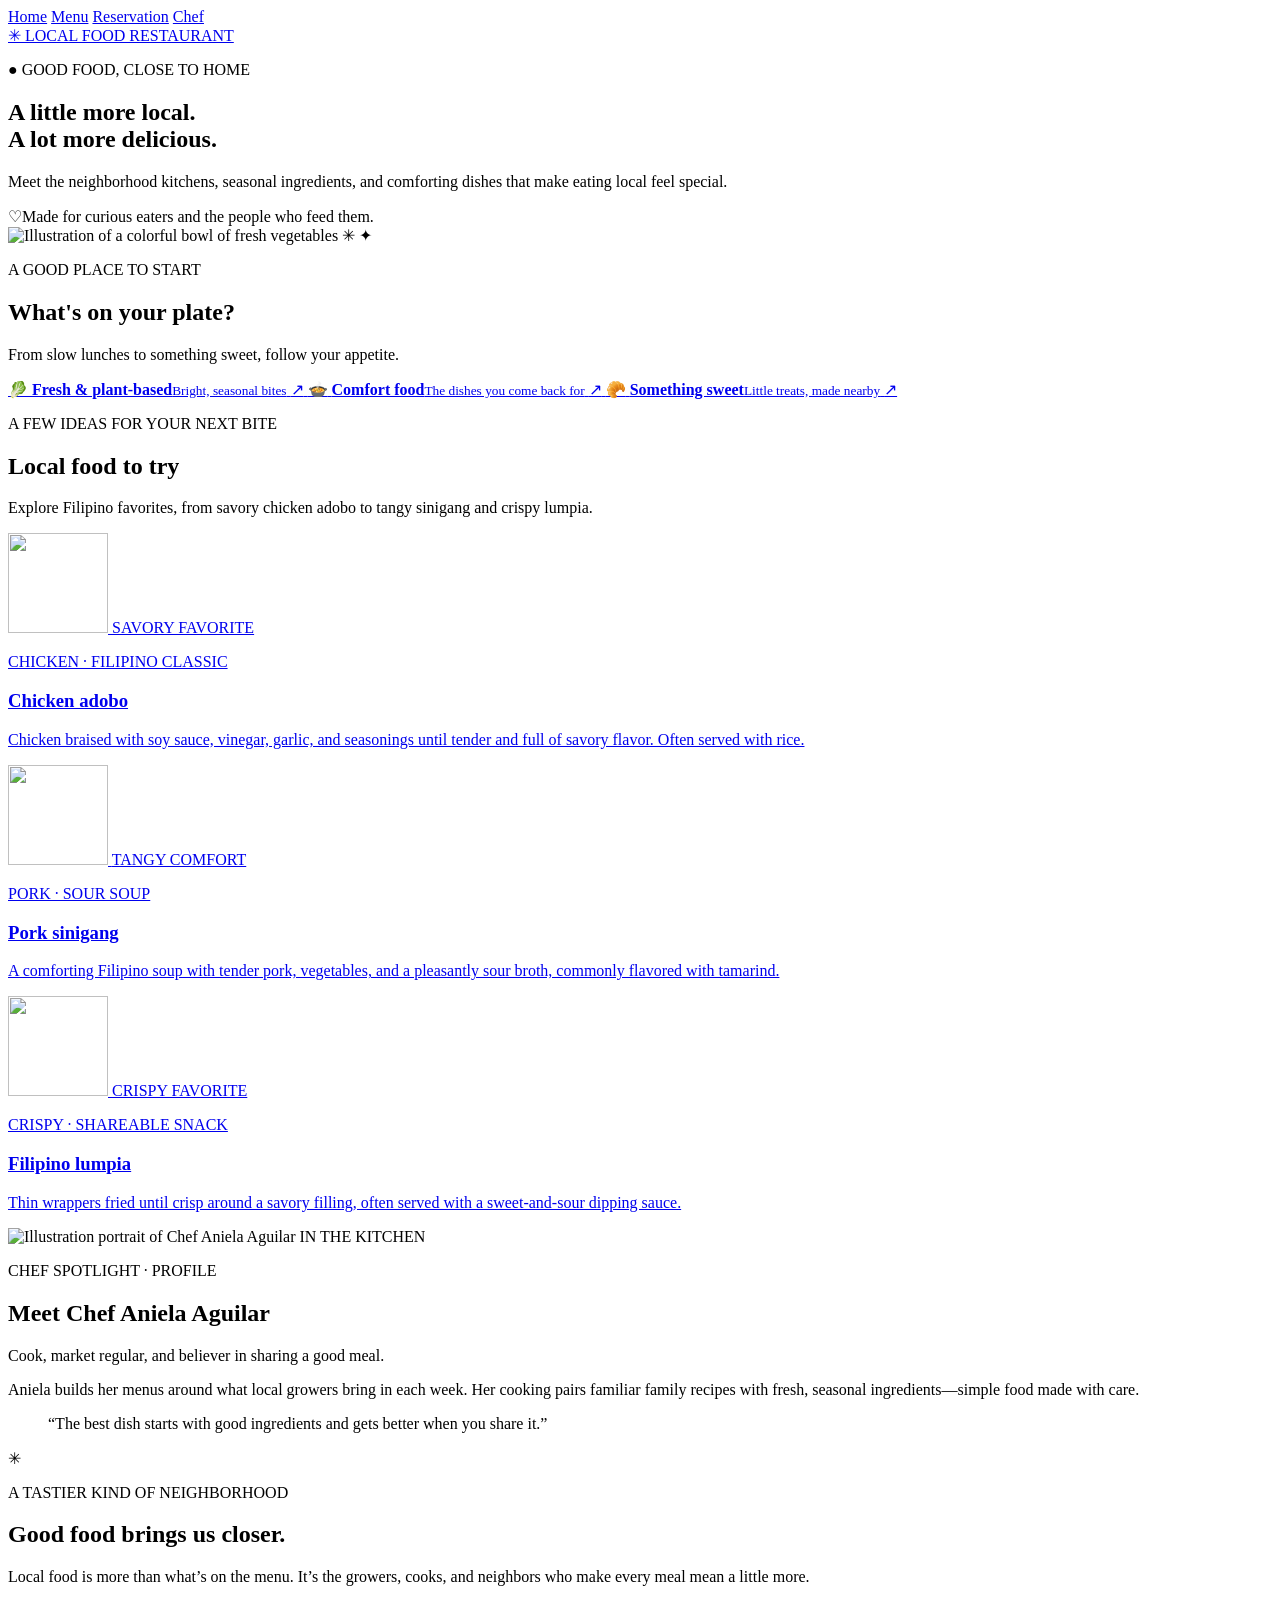
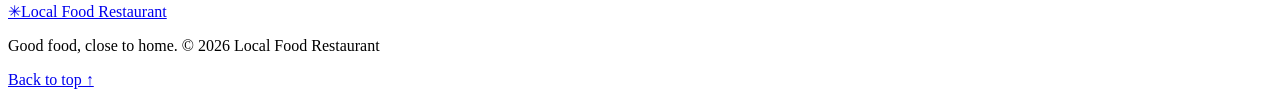
==== index.html @ c851ced8 "Add files via upload" ====
<!DOCTYPE html>
<html lang="en">
<head>
    <meta charset="UTF-8">
    <meta name="viewport" content="width=device-width, initial-scale=1">
    <meta name="description" content="Discover local dishes, neighborhood restaurants, and the people behind good food.">
    <meta name="theme-color" content="#f8f6f0">
    <title>Taste Local | Food from around the neighborhood</title>
    <link rel="stylesheet" href="css/style.css">
    <script src="script.js" defer></script>
</head>
<body>
    <header class="site-header">
        
        <nav class="site-nav" aria-label="Main navigation">
            <a href="#home" class="active">Home</a>
            <a href="menu.html">Menu</a>
            <a href="reservation1.html">Reservation</a>
            <a href="#chef">Chef</a>
        </nav>

        <a class="brand" href="#home" aria-label="Taste Local home">
            <span class="brand-mark" aria-hidden="true">✳</span>
            <span>LOCAL FOOD RESTAURANT</span>
        </a>
        
    </header>

    <main>
        <section class="hero" id="home">
            <div class="hero-copy">
                <p class="eyebrow"><span aria-hidden="true">●</span> GOOD FOOD, CLOSE TO HOME</p>
                <h1>A little more local.<br><span>A lot more delicious.</span></h1>
                <p class="hero-description">Meet the neighborhood kitchens, seasonal ingredients, and comforting dishes that make eating local feel special.</p>
                <div class="hero-note"><span class="note-icon" aria-hidden="true">♡</span><span>Made for curious eaters and the people who feed them.</span></div>
            </div>
            <div class="hero-art">
                <div class="sun-shape"></div>
                <img class="food-bowl-image" src="images/Local_Food_R_Logo.jpg" alt="Illustration of a colorful bowl of fresh vegetables" width="150" height="150">
                <span class="art-sparkle sparkle-one" aria-hidden="true">✳</span>
                <span class="art-sparkle sparkle-two" aria-hidden="true">✦</span>
            </div>
        </section>

        <section class="discover section-wrap" id="discover">
            <div class="section-heading">
                <div>
                    <p class="eyebrow">A GOOD PLACE TO START</p>
                    <h2>What's on your plate?</h2>
                </div>
                <p>From slow lunches to something sweet, follow your appetite.</p>
            </div>
            <div class="food-categories">
                <a class="category-card category-green" href="#recommendations" data-category-link="plant-based">
                    <span class="category-icon" aria-hidden="true">🥬</span>
                    <span><strong>Fresh &amp; plant-based</strong><small>Bright, seasonal bites</small></span>
                    <span class="category-arrow" aria-hidden="true">↗</span>
                </a>
                <a class="category-card category-yellow" href="#recommendations" data-category-link="comfort">
                    <span class="category-icon" aria-hidden="true">🍲</span>
                    <span><strong>Comfort food</strong><small>The dishes you come back for</small></span>
                    <span class="category-arrow" aria-hidden="true">↗</span>
                </a>
                <a class="category-card category-pink" href="#recommendations" data-category-link="bakery">
                    <span class="category-icon" aria-hidden="true">🥐</span>
                    <span><strong>Something sweet</strong><small>Little treats, made nearby</small></span>
                    <span class="category-arrow" aria-hidden="true">↗</span>
                </a>
            </div>
            <div class="recommendations" id="recommendations">
                <div class="recommendations-heading">
                    <div>
                        <p class="eyebrow">A FEW IDEAS FOR YOUR NEXT BITE</p>
                        <h2>Local food to try</h2>
                    </div>
                    <p>Explore Filipino favorites, from savory chicken adobo to tangy sinigang and crispy lumpia.</p>
                </div>
                <div class="recommendation-grid">
                    <article class="recommendation-card">
                        <a href="menu.html#manok">
                        <div class="recommendation-art recommendation-art-green" aria-hidden="true">
                            <img src="images/Chicken_Adobo.jpg" alt="" width="100" height="100">
                            <span class="recommendation-tag">SAVORY FAVORITE</span>
                        </div>
                        <div class="recommendation-copy">
                            <p class="recommendation-type">CHICKEN · FILIPINO CLASSIC</p>
                            <h3>Chicken adobo</h3>
                            <p>Chicken braised with soy sauce, vinegar, garlic, and seasonings until tender and full of savory flavor. Often served with rice.</p>
                        </div>
                        </a>
                    </article>
                    <article class="recommendation-card">
                        <a href="menu.html">
                        <div class="recommendation-art recommendation-art-orange" aria-hidden="true">
                            <img src="images/Pork_Sinigang.jpg" alt="" width="100" height="100">
                            <span class="recommendation-tag">TANGY COMFORT</span>
                        </div>
                        <div class="recommendation-copy">
                            <p class="recommendation-type">PORK · SOUR SOUP</p>
                            <h3>Pork sinigang</h3>
                            <p>A comforting Filipino soup with tender pork, vegetables, and a pleasantly sour broth, commonly flavored with tamarind.</p>
                        </div>
                        </a>
                    </article>
                    <article class="recommendation-card">
                        <a href="menu.html">
                        <div class="recommendation-art recommendation-art-pink" aria-hidden="true">
                            <img src="images/Lumpia.jpg" alt="" width="100" height="100">
                            <span class="recommendation-tag">CRISPY FAVORITE</span>
                        </div>
                        <div class="recommendation-copy">
                            <p class="recommendation-type">CRISPY · SHAREABLE SNACK</p>
                            <h3>Filipino lumpia</h3>
                            <p>Thin wrappers fried until crisp around a savory filling, often served with a sweet-and-sour dipping sauce.</p>
                        </div>
                        </a>
                    </article>
                </div>
            </div>
        </section>

        <section class="chef-spotlight" id="chef">
            <div class="chef-photo-wrap">
                <img class="chef-photo" src="images/Chef-portrait.jpg" alt="Illustration portrait of Chef Aniela Aguilar" alt="" width="100" height="120">
                <span class="chef-photo-label">IN THE KITCHEN</span>
            </div>
            <div class="chef-profile">
                <p class="eyebrow">CHEF SPOTLIGHT · PROFILE</p>
                <h2>Meet Chef Aniela Aguilar</h2>
                <p class="chef-role">Cook, market regular, and believer in sharing a good meal.</p>
                <p class="chef-bio">Aniela builds her menus around what local growers bring in each week. Her cooking pairs familiar family recipes with fresh, seasonal ingredients—simple food made with care.</p>
                <blockquote>“The best dish starts with good ingredients and gets better when you share it.”</blockquote>
            </div>
        </section>

        <section class="about" id="about">
            <div class="about-mark" aria-hidden="true">✳</div>
            <div>
                <p class="eyebrow">A TASTIER KIND OF NEIGHBORHOOD</p>
                <h2>Good food brings us closer.</h2>
                <p>Local food is more than what’s on the menu. It’s the growers, cooks, and neighbors who make every meal mean a little more.</p>
            </div>
        </section>
    </main>

    <footer class="site-footer">
        <a class="brand" href="#home"><span class="brand-mark" aria-hidden="true">✳</span><span>Local Food Restaurant</span></a>
        <p>Good food, close to home. <span>© <span id="current-year">2026</span> Local Food Restaurant</span></p>
        <a href="#home">Back to top ↑</a>
    </footer>
</body>
</html>
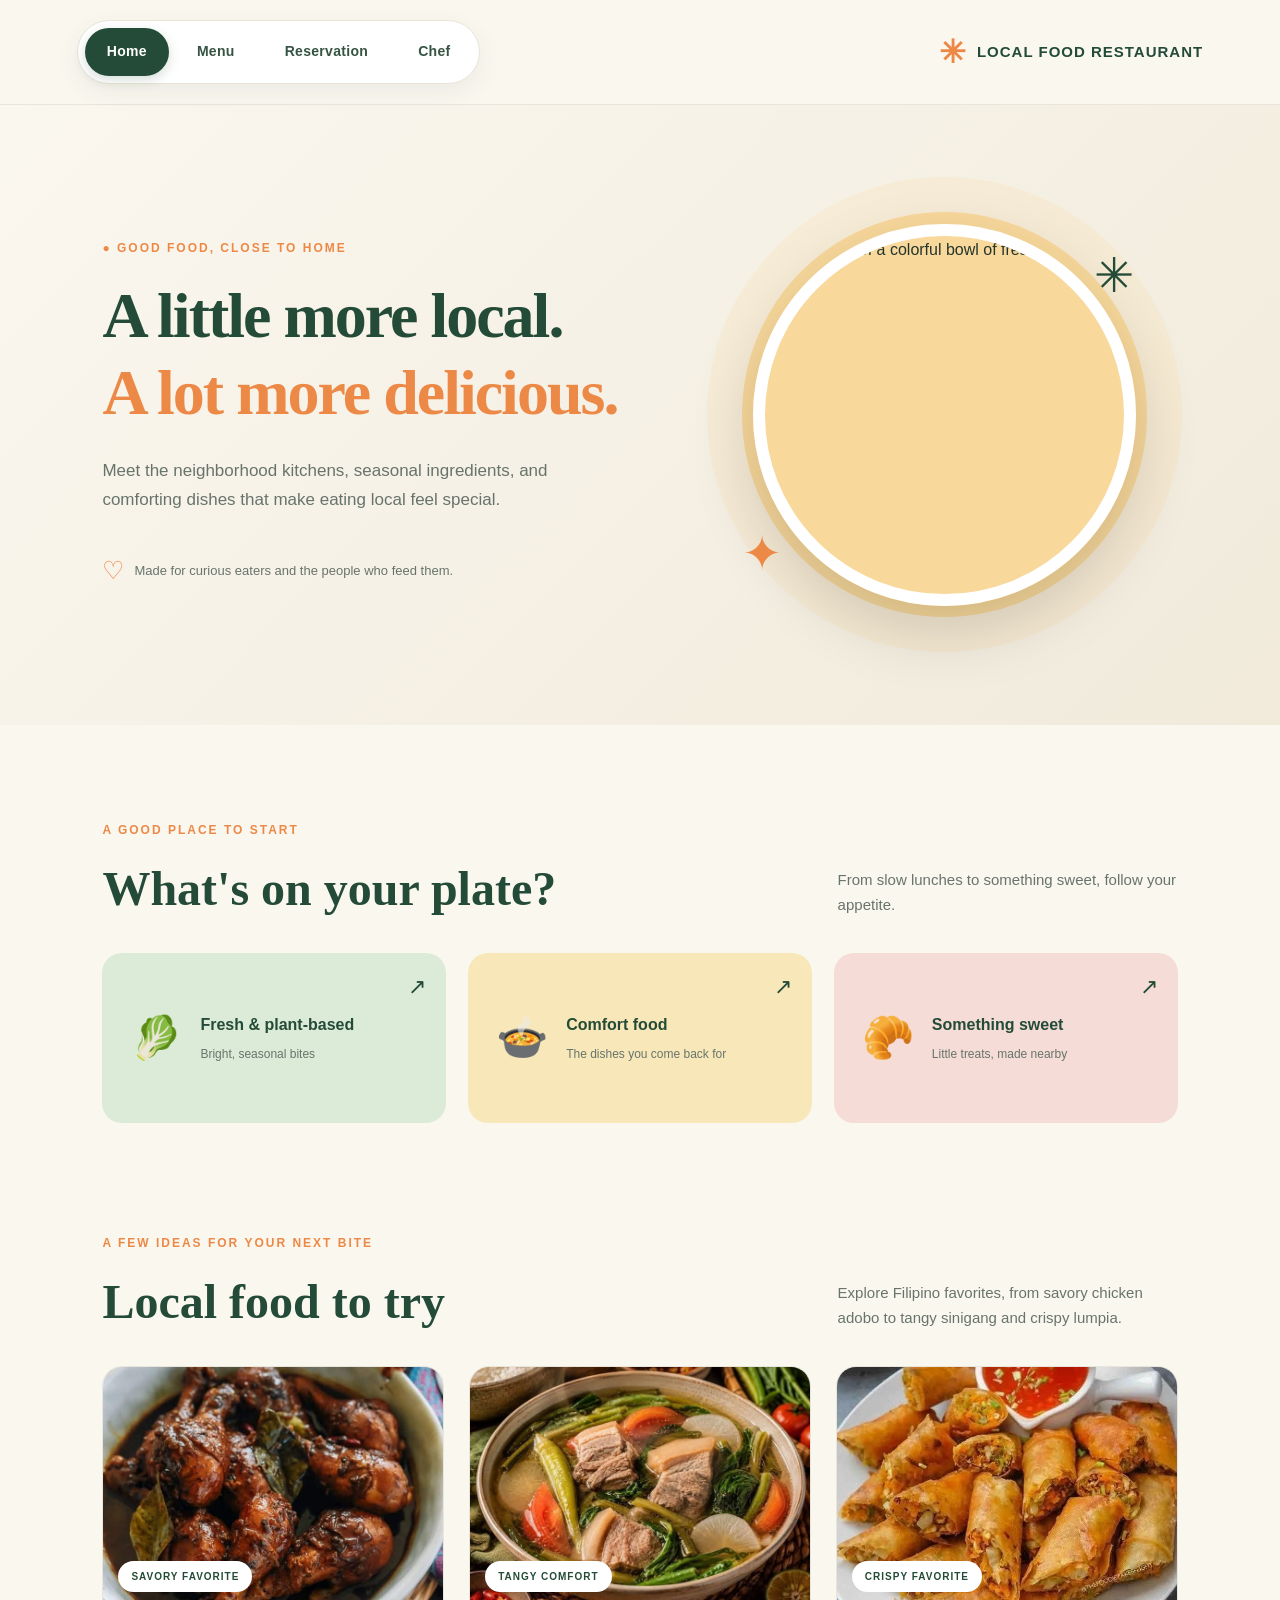
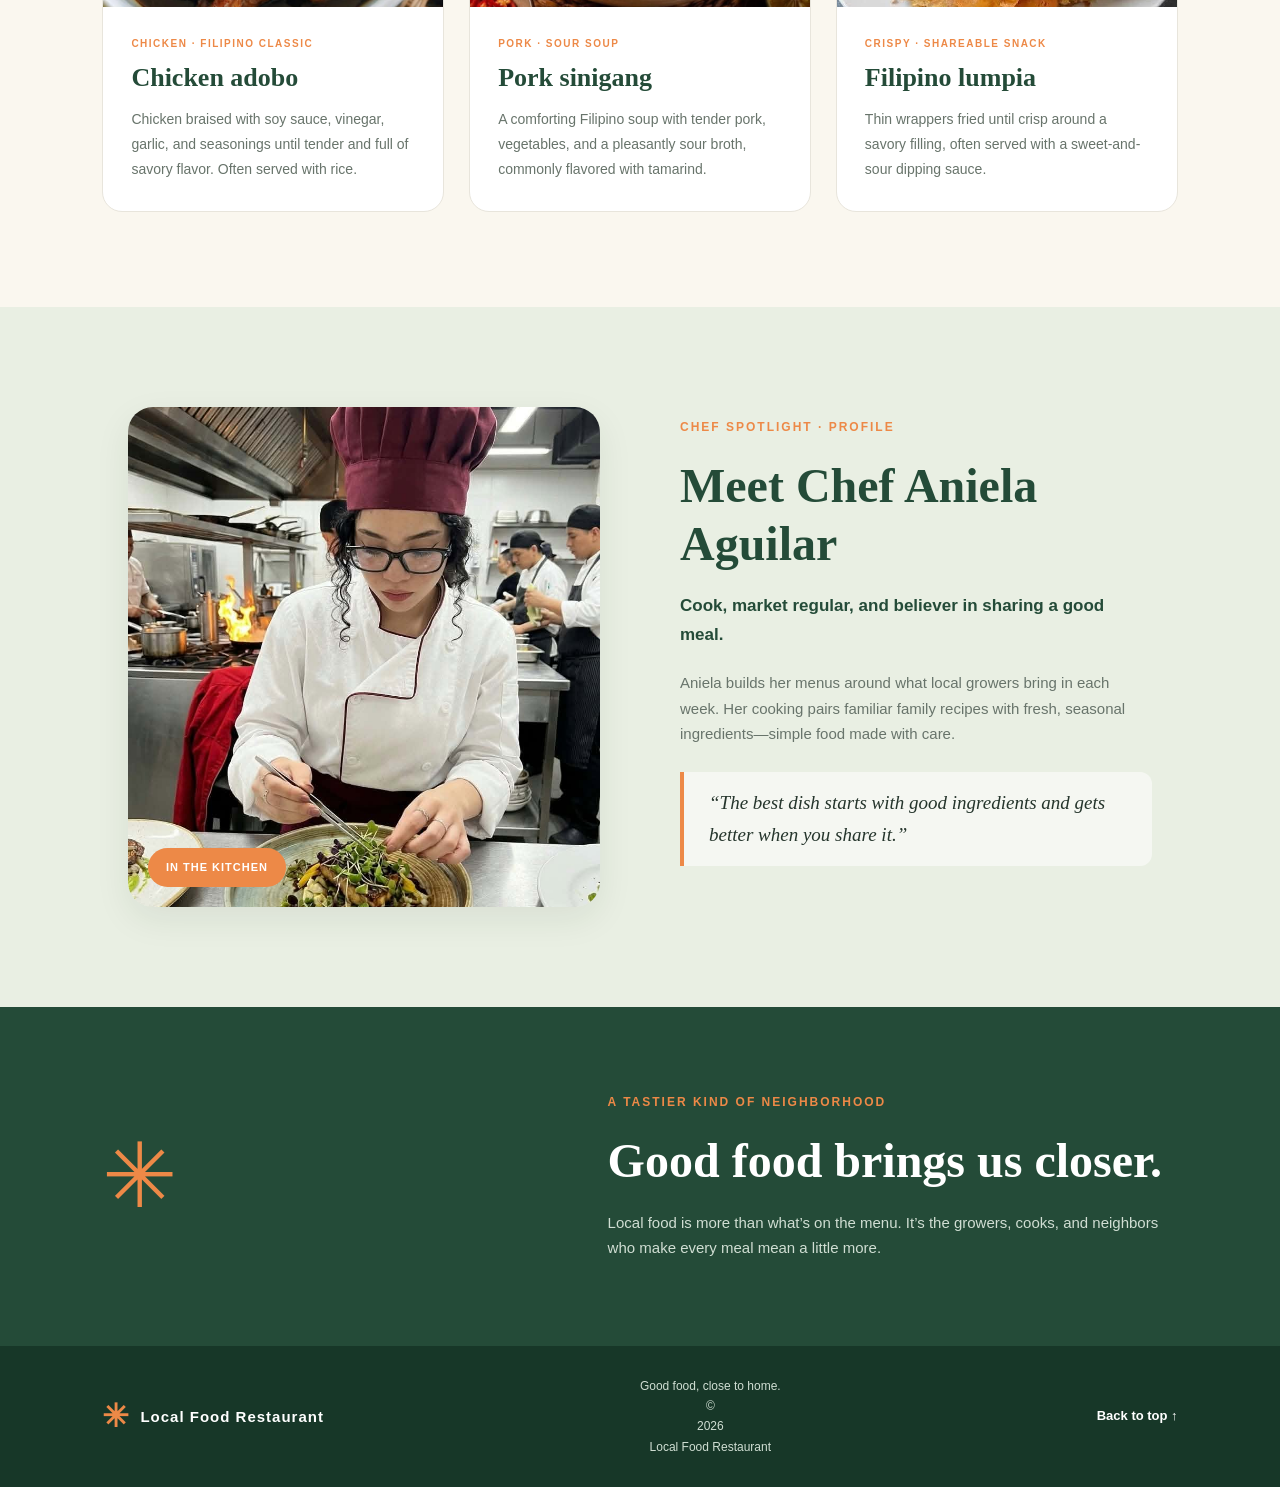
==== commit 6a1ca814: "Update index.html" ====
--- a/index.html
+++ b/index.html
@@ -6,7 +6,7 @@
     <meta name="description" content="Discover local dishes, neighborhood restaurants, and the people behind good food.">
     <meta name="theme-color" content="#f8f6f0">
     <title>Taste Local | Food from around the neighborhood</title>
-    <link rel="stylesheet" href="css/style.css">
+    <link rel="stylesheet" href="style.css">
     <script src="script.js" defer></script>
 </head>
 <body>
@@ -79,7 +79,7 @@
                     <article class="recommendation-card">
                         <a href="menu.html#manok">
                         <div class="recommendation-art recommendation-art-green" aria-hidden="true">
-                            <img src="images/Chicken_Adobo.jpg" alt="" width="100" height="100">
+                            <img src="Chicken_Adobo.jpg" alt="" width="100" height="100">
                             <span class="recommendation-tag">SAVORY FAVORITE</span>
                         </div>
                         <div class="recommendation-copy">
@@ -92,7 +92,7 @@
                     <article class="recommendation-card">
                         <a href="menu.html">
                         <div class="recommendation-art recommendation-art-orange" aria-hidden="true">
-                            <img src="images/Pork_Sinigang.jpg" alt="" width="100" height="100">
+                            <img src="Pork_Sinigang.jpg" alt="" width="100" height="100">
                             <span class="recommendation-tag">TANGY COMFORT</span>
                         </div>
                         <div class="recommendation-copy">
@@ -105,7 +105,7 @@
                     <article class="recommendation-card">
                         <a href="menu.html">
                         <div class="recommendation-art recommendation-art-pink" aria-hidden="true">
-                            <img src="images/Lumpia.jpg" alt="" width="100" height="100">
+                            <img src="Lumpia.jpg" alt="" width="100" height="100">
                             <span class="recommendation-tag">CRISPY FAVORITE</span>
                         </div>
                         <div class="recommendation-copy">
@@ -121,7 +121,7 @@
 
         <section class="chef-spotlight" id="chef">
             <div class="chef-photo-wrap">
-                <img class="chef-photo" src="images/Chef-portrait.jpg" alt="Illustration portrait of Chef Aniela Aguilar" alt="" width="100" height="120">
+                <img class="chef-photo" src="Chef-portrait.jpg" alt="Illustration portrait of Chef Aniela Aguilar" alt="" width="100" height="120">
                 <span class="chef-photo-label">IN THE KITCHEN</span>
             </div>
             <div class="chef-profile">
@@ -149,4 +149,4 @@
         <a href="#home">Back to top ↑</a>
     </footer>
 </body>
-</html>+</html>
--- a/style.css
+++ b/style.css
@@ -0,0 +1,878 @@
+
+@import url('https://fonts.googleapis.com/css2?family=DM+Sans:wght@400;500;600;700&family=Playfair+Display:wght@500;600;700;800&display=swap');
+
+/* ===== GLOBAL DESIGN ===== */
+
+:root {
+    --primary: #244b38;
+    --primary-dark: #173728;
+    --accent: #ed8947;
+    --cream: #faf7ef;
+    --white: #ffffff;
+    --text: #25352c;
+    --muted: #68746b;
+    --border: #e8e5dc;
+    --radius: 20px;
+    --shadow: 0 12px 35px rgba(20, 45, 30, 0.08);
+}
+
+* {
+    margin: 0;
+    padding: 0;
+    box-sizing: border-box;
+}
+
+html {
+    scroll-behavior: smooth;
+}
+
+body {
+    font-family: 'DM Sans', sans-serif;
+    background: var(--cream);
+    color: var(--text);
+    line-height: 1.7;
+}
+
+h1, h2, h3 {
+    font-family: 'Playfair Display', serif;
+    line-height: 1.2;
+}
+
+a {
+    text-decoration: none;
+    color: inherit;
+}
+
+img {
+    max-width: 100%;
+    display: block;
+}
+
+::selection {
+    background: var(--accent);
+    color: white;
+}
+
+/* ===== HEADER / NAVIGATION ===== */
+
+.site-header {
+    width: 100%;
+    padding: 20px 6%;
+    background: rgba(250, 247, 239, 0.96);
+    display: flex;
+    align-items: center;
+    justify-content: space-between;
+    gap: 25px;
+    position: sticky;
+    top: 0;
+    z-index: 1000;
+    border-bottom: 1px solid var(--border);
+    backdrop-filter: blur(15px);
+}
+
+.brand {
+    display: flex;
+    align-items: center;
+    gap: 10px;
+    font-size: 15px;
+    font-weight: 700;
+    letter-spacing: 1px;
+    color: var(--primary);
+}
+
+.brand-mark {
+    color: var(--accent);
+    font-size: 32px;
+}
+
+
+/* ===== ELEGANT NAVIGATION ===== */
+
+.site-nav {
+    display: flex;
+    align-items: center;
+    justify-content: center;
+    gap: 6px;
+
+    padding: 7px;
+    background: #ffffff;
+
+    border: 1px solid #e8e4d9;
+    border-radius: 50px;
+
+    box-shadow: 0 8px 25px rgba(36, 75, 56, 0.07);
+}
+
+/* Navigation links */
+.site-nav a {
+    position: relative;
+    display: inline-flex;
+    align-items: center;
+    justify-content: center;
+
+    padding: 12px 22px;
+    border-radius: 30px;
+
+    font-family: 'DM Sans', sans-serif;
+    font-size: 14px;
+    font-weight: 600;
+    letter-spacing: 0.3px;
+
+    color: #365443;
+    text-decoration: none;
+
+    transition:
+        background 0.3s ease,
+        color 0.3s ease,
+        transform 0.3s ease;
+}
+
+/* Hover animation */
+.site-nav a:hover {
+    background: #edf2eb;
+    color: #244b38;
+    transform: translateY(-2px);
+}
+
+/* Active navigation link */
+.site-nav a.active {
+    background: #244b38;
+    color: #ffffff;
+    box-shadow: 0 4px 12px rgba(36, 75, 56, 0.18);
+}
+
+/* Gold underline accent */
+.site-nav a:not(.active)::after {
+    content: "";
+    position: absolute;
+    bottom: 5px;
+    left: 50%;
+
+    width: 0;
+    height: 2px;
+
+    background: #d4a24c;
+    border-radius: 5px;
+
+    transform: translateX(-50%);
+    transition: width 0.3s ease;
+}
+
+.site-nav a:not(.active):hover::after {
+    width: 35%;
+}
+
+/* Keyboard accessibility */
+.site-nav a:focus-visible {
+    outline: 2px solid #d4a24c;
+    outline-offset: 3px;
+}
+
+/* ===== MOBILE RESPONSIVE ===== */
+
+@media (max-width: 768px) {
+    .site-nav {
+        width: 100%;
+        gap: 3px;
+        padding: 5px;
+        flex-wrap: wrap;
+        border-radius: 20px;
+    }
+
+    .site-nav a {
+        font-size: 12px;
+        padding: 10px 13px;
+    }
+}
+
+@media (prefers-reduced-motion: reduce) {
+    .site-nav a,
+    .site-nav a::after {
+        transition: none;
+    }
+}
+
+
+.header-link {
+    background: var(--primary);
+    color: white;
+    padding: 12px 22px;
+    border-radius: 50px;
+    font-size: 13px;
+    font-weight: 700;
+    transition: all 0.3s ease;
+    white-space: nowrap;
+}
+
+.header-link:hover {
+    background: var(--accent);
+    transform: translateY(-3px);
+}
+
+/* ===== HERO SECTION ===== */
+
+.hero {
+    min-height: 620px;
+    display: grid;
+    grid-template-columns: 1.1fr 0.9fr;
+    align-items: center;
+    gap: 40px;
+    padding: 75px 8%;
+    overflow: hidden;
+    background: linear-gradient(135deg, #faf7ef, #f1eadb);
+}
+
+.hero-copy {
+    max-width: 650px;
+    position: relative;
+    z-index: 2;
+}
+
+.eyebrow {
+    font-size: 12px;
+    font-weight: 700;
+    letter-spacing: 2px;
+    color: var(--accent);
+    text-transform: uppercase;
+    margin-bottom: 20px;
+}
+
+.hero h1 {
+    font-size: clamp(40px, 5vw, 76px);
+    color: var(--primary);
+    letter-spacing: -2px;
+    margin-bottom: 25px;
+}
+
+.hero h1 span {
+    color: var(--accent);
+}
+
+.hero-description {
+    font-size: 17px;
+    max-width: 480px;
+    color: var(--muted);
+    margin-bottom: 35px;
+}
+
+.button {
+    display: inline-flex;
+    align-items: center;
+    justify-content: center;
+    gap: 18px;
+    padding: 15px 28px;
+    border-radius: 50px;
+    font-weight: 700;
+    font-size: 14px;
+    transition: all 0.3s ease;
+}
+
+.button-dark {
+    background: var(--primary);
+    color: white;
+}
+
+.button-dark:hover {
+    background: var(--accent);
+    transform: translateY(-4px);
+    box-shadow: var(--shadow);
+}
+
+.hero-note {
+    display: flex;
+    align-items: center;
+    gap: 10px;
+    margin-top: 32px;
+    font-size: 13px;
+    color: var(--muted);
+}
+
+.note-icon {
+    font-size: 25px;
+    color: var(--accent);
+}
+
+/* ===== HERO ART ===== */
+
+.hero-art {
+    position: relative;
+    width: 100%;
+    max-width: 450px;
+    aspect-ratio: 1 / 1;
+    min-height: 0;
+    margin: 0 auto;
+
+    display: flex;
+    justify-content: center;
+    align-items: center;
+}
+
+.sun-shape {
+    position: absolute;
+    width: min(90%, 430px);
+    aspect-ratio: 1;
+    border-radius: 50%;
+    background: #f8d89b;
+    box-shadow: 0 0 0 35px rgba(248, 216, 155, 0.2);
+}
+
+.food-bowl-image {
+    position: relative;
+    z-index: 2;
+
+    width: 85%;
+    height: auto;
+    aspect-ratio: 1 / 1;
+
+    object-fit: cover;
+    border-radius: 50%;
+    border: 12px solid white;
+
+    box-shadow: 0 25px 65px rgba(0, 0, 0, 0.16);
+
+    animation: float 5s ease-in-out infinite;
+}
+
+.art-sparkle {
+    position: absolute;
+    z-index: 3;
+    font-size: 48px;
+    color: var(--primary);
+}
+
+.sparkle-one {
+    top: 10%;
+    right: 8%;
+}
+
+.sparkle-two {
+    bottom: 10%;
+    left: 5%;
+    color: var(--accent);
+}
+
+@keyframes float {
+    0%, 100% {
+        transform: translateY(0);
+    }
+    50% {
+        transform: translateY(-14px);
+    }
+}
+
+/* ===== SECTION HEADINGS ===== */
+
+.section-wrap {
+    padding: 95px 8%;
+}
+
+.section-heading,
+.recommendations-heading {
+    display: flex;
+    justify-content: space-between;
+    align-items: end;
+    gap: 30px;
+    margin-bottom: 35px;
+}
+
+.section-heading h2,
+.recommendations-heading h2,
+.chef-profile h2,
+.about h2 {
+    font-size: clamp(32px, 4vw, 48px);
+    color: var(--primary);
+}
+
+.section-heading > p,
+.recommendations-heading > p {
+    color: var(--muted);
+    max-width: 340px;
+    font-size: 15px;
+}
+
+/* ===== FOOD CATEGORY CARDS ===== */
+
+.food-categories {
+    display: grid;
+    grid-template-columns: repeat(3, 1fr);
+    gap: 22px;
+}
+
+.category-card {
+    min-height: 170px;
+    padding: 28px;
+    border-radius: var(--radius);
+    display: flex;
+    align-items: center;
+    gap: 18px;
+    position: relative;
+    transition: all 0.35s ease;
+}
+
+.category-card:hover {
+    transform: translateY(-8px);
+    box-shadow: var(--shadow);
+}
+
+.category-green {
+    background: #dcebd7;
+}
+
+.category-yellow {
+    background: #f8e8b9;
+}
+
+.category-pink {
+    background: #f5dcd6;
+}
+
+.category-icon {
+    font-size: 42px;
+}
+
+.category-card strong {
+    display: block;
+    font-size: 16px;
+    color: var(--primary);
+    margin-bottom: 5px;
+}
+
+.category-card small {
+    display: block;
+    font-size: 12px;
+    color: var(--muted);
+}
+
+.category-arrow {
+    position: absolute;
+    right: 20px;
+    top: 15px;
+    font-size: 22px;
+    color: var(--primary);
+    transition: transform 0.3s;
+}
+
+.category-card:hover .category-arrow {
+    transform: translate(4px, -4px);
+}
+
+/* ===== FOOD RECOMMENDATIONS ===== */
+
+.recommendations {
+    padding-top: 110px;
+    scroll-margin-top: 110px;
+}
+
+.recommendation-grid {
+    display: grid;
+    grid-template-columns: repeat(3, minmax(0, 1fr));
+    gap: 25px;
+}
+
+.recommendation-card {
+    background: white;
+    border-radius: var(--radius);
+    overflow: hidden;
+    border: 1px solid var(--border);
+    transition: all 0.35s ease;
+}
+
+.recommendation-card:hover {
+    transform: translateY(-10px);
+    box-shadow: 0 20px 40px rgba(0, 0, 0, 0.1);
+}
+
+.recommendation-art {
+    height: 240px;
+    position: relative;
+    overflow: hidden;
+}
+
+.recommendation-art-green {
+    background: #e1e9d7;
+}
+
+.recommendation-art-orange {
+    background: #f5d8bc;
+}
+
+.recommendation-art-pink {
+    background: #f2d9d6;
+}
+
+.recommendation-art img {
+    width: 100%;
+    height: 100%;
+    object-fit: cover;
+    transition: transform 0.5s ease;
+}
+
+.recommendation-card:hover img {
+    transform: scale(1.09);
+}
+
+.recommendation-tag {
+    position: absolute;
+    bottom: 15px;
+    left: 15px;
+    background: white;
+    padding: 7px 13px;
+    border-radius: 30px;
+    font-size: 10px;
+    font-weight: 700;
+    letter-spacing: 1px;
+    color: var(--primary);
+}
+
+.recommendation-copy {
+    padding: 28px;
+}
+
+.recommendation-type {
+    font-size: 10px;
+    font-weight: 700;
+    color: var(--accent);
+    letter-spacing: 1.5px;
+    margin-bottom: 10px;
+}
+
+.recommendation-copy h3 {
+    font-size: 26px;
+    margin-bottom: 14px;
+    color: var(--primary);
+}
+
+.recommendation-copy > p:last-child {
+    font-size: 14px;
+    color: var(--muted);
+    line-height: 1.8;
+}
+
+.recommendation-note {
+    margin-top: 28px;
+    color: var(--muted);
+    font-size: 13px;
+    font-style: italic;
+    text-align: center;
+}
+
+/* ===== CHEF SPOTLIGHT ===== */
+
+.chef-spotlight {
+    display: grid;
+    grid-template-columns: 1fr 1fr;
+    gap: 80px;
+    align-items: center;
+    background: #e9efe3;
+    padding: 100px 10%;
+    scroll-margin-top: 90px;
+}
+
+.chef-photo-wrap {
+    position: relative;
+}
+
+.chef-photo {
+    width: 100%;
+    height: 500px;
+    object-fit: cover;
+    border-radius: 25px;
+    box-shadow: var(--shadow);
+}
+
+.chef-photo-label {
+    position: absolute;
+    bottom: 20px;
+    left: 20px;
+    background: var(--accent);
+    color: white;
+    padding: 10px 18px;
+    border-radius: 30px;
+    font-size: 11px;
+    font-weight: 700;
+    letter-spacing: 1px;
+}
+
+.chef-profile h2 {
+    margin-bottom: 20px;
+}
+
+.chef-role {
+    font-weight: 700;
+    font-size: 17px;
+    color: var(--primary);
+    margin-bottom: 20px;
+}
+
+.chef-bio {
+    color: var(--muted);
+    font-size: 15px;
+    margin-bottom: 25px;
+}
+
+.chef-profile blockquote {
+    border-left: 4px solid var(--accent);
+    padding: 15px 25px;
+    background: rgba(255, 255, 255, 0.55);
+    border-radius: 0 12px 12px 0;
+    font-family: 'Playfair Display', serif;
+    font-style: italic;
+    font-size: 19px;
+    margin-bottom: 30px;
+}
+
+.chef-link {
+    color: var(--primary);
+    font-weight: 700;
+    border-bottom: 2px solid var(--accent);
+    padding-bottom: 5px;
+    transition: color 0.3s;
+}
+
+.chef-link:hover {
+    color: var(--accent);
+}
+
+/* ===== ABOUT SECTION ===== */
+
+.about {
+    background: var(--primary);
+    color: white;
+    padding: 85px 8%;
+    display: flex;
+    align-items: center;
+    justify-content: space-between;
+    gap: 45px;
+    scroll-margin-top: 90px;
+}
+
+.about-mark {
+    font-size: 90px;
+    color: var(--accent);
+}
+
+.about h2 {
+    color: white;
+    margin-bottom: 20px;
+}
+
+.about p:not(.eyebrow) {
+    color: #d0ded3;
+    max-width: 570px;
+    font-size: 15px;
+}
+
+.button-light {
+    background: white;
+    color: var(--primary);
+    white-space: nowrap;
+}
+
+.button-light:hover {
+    background: var(--accent);
+    color: white;
+    transform: translateY(-4px);
+}
+
+/* ===== FOOTER ===== */
+
+.site-footer {
+    background: var(--primary-dark);
+    color: #d0ded3;
+    padding: 30px 8%;
+    display: flex;
+    justify-content: space-between;
+    align-items: center;
+    gap: 20px;
+}
+
+.site-footer .brand {
+    color: white;
+}
+
+.site-footer p {
+    font-size: 12px;
+    text-align: center;
+}
+
+.site-footer p span {
+    display: block;
+}
+
+.site-footer > a:last-child {
+    color: white;
+    font-size: 13px;
+    font-weight: 600;
+}
+
+.site-footer > a:last-child:hover {
+    color: var(--accent);
+}
+
+/* ===== RESPONSIVE TABLET ===== */
+
+@media (max-width: 1000px) {
+    .site-header {
+        flex-wrap: wrap;
+    }
+
+    .site-nav {
+        gap: 18px;
+    }
+
+    .hero {
+        grid-template-columns: 1fr 1fr;
+        padding: 65px 5%;
+    }
+
+    .food-categories {
+        gap: 14px;
+    }
+
+    .category-card {
+        padding: 20px;
+        gap: 10px;
+    }
+
+    .chef-spotlight {
+        gap: 35px;
+        padding: 75px 6%;
+    }
+}
+
+/* ===== RESPONSIVE MOBILE ===== */
+
+@media (max-width: 768px) {
+    .site-header {
+        padding: 15px 5%;
+        justify-content: center;
+    }
+
+    .brand {
+        font-size: 13px;
+    }
+
+    .site-nav {
+        order: 3;
+        width: 100%;
+        justify-content: center;
+        flex-wrap: wrap;
+        gap: 16px;
+    }
+
+    .site-nav a {
+        font-size: 12px;
+    }
+
+    .header-link {
+        padding: 10px 15px;
+        font-size: 12px;
+    }
+
+    .hero {
+        grid-template-columns: 1fr;
+        text-align: center;
+        padding: 65px 6%;
+        gap: 10px;
+    }
+
+    .hero-copy {
+        margin: auto;
+    }
+
+    .hero h1 {
+        font-size: clamp(36px, 8vw, 55px);
+    }
+
+    .hero-description {
+        margin-left: auto;
+        margin-right: auto;
+    }
+
+    .hero-note {
+        justify-content: center;
+    }
+
+    .hero-art {
+        min-height: 350px;
+    }
+
+    .sun-shape {
+        width: 280px;
+    }
+
+    .food-bowl-image {
+        width: 270px;
+        height: 270px;
+    }
+
+    .section-wrap {
+        padding: 65px 6%;
+    }
+
+    .section-heading,
+    .recommendations-heading {
+        display: block;
+    }
+
+    .section-heading > p,
+    .recommendations-heading > p {
+        margin-top: 15px;
+    }
+
+    .food-categories,
+    .recommendation-grid {
+        grid-template-columns: 1fr;
+    }
+
+    .category-card {
+        min-height: 125px;
+    }
+
+    .recommendations {
+        padding-top: 70px;
+    }
+
+    .chef-spotlight {
+        grid-template-columns: 1fr;
+        padding: 65px 6%;
+    }
+
+    .chef-photo {
+        height: 380px;
+    }
+
+    .about {
+        flex-direction: column;
+        align-items: flex-start;
+        padding: 65px 6%;
+        gap: 20px;
+    }
+
+    .about-mark {
+        font-size: 55px;
+    }
+
+    .site-footer {
+        flex-direction: column;
+        text-align: center;
+        padding: 35px 6%;
+    }
+}
+
+/* ===== ACCESSIBILITY ===== */
+
+:focus-visible {
+    outline: 3px solid var(--accent);
+    outline-offset: 4px;
+}
+
+@media (prefers-reduced-motion: reduce) {
+    *,
+    *::before,
+    *::after {
+        animation-duration: 0.01ms !important;
+        transition-duration: 0.01ms !important;
+        scroll-behavior: auto !important;
+    }
+}
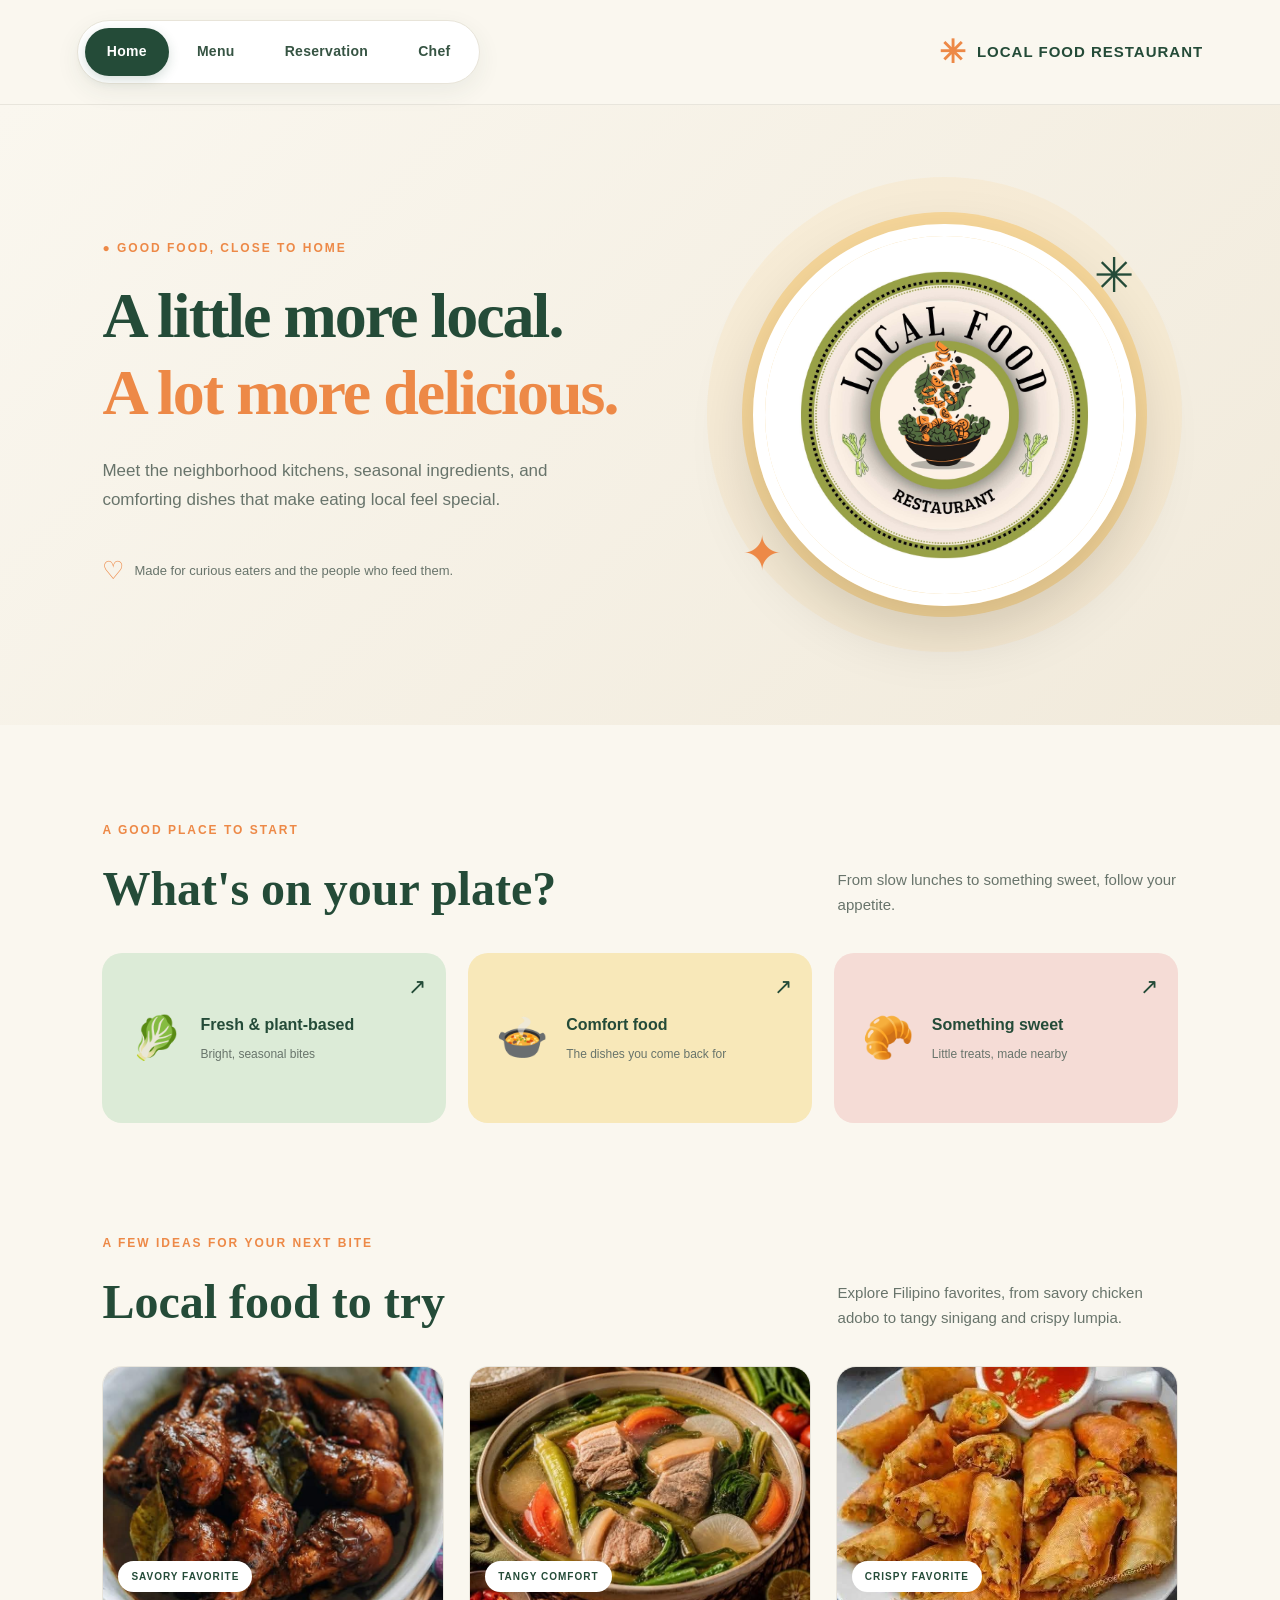
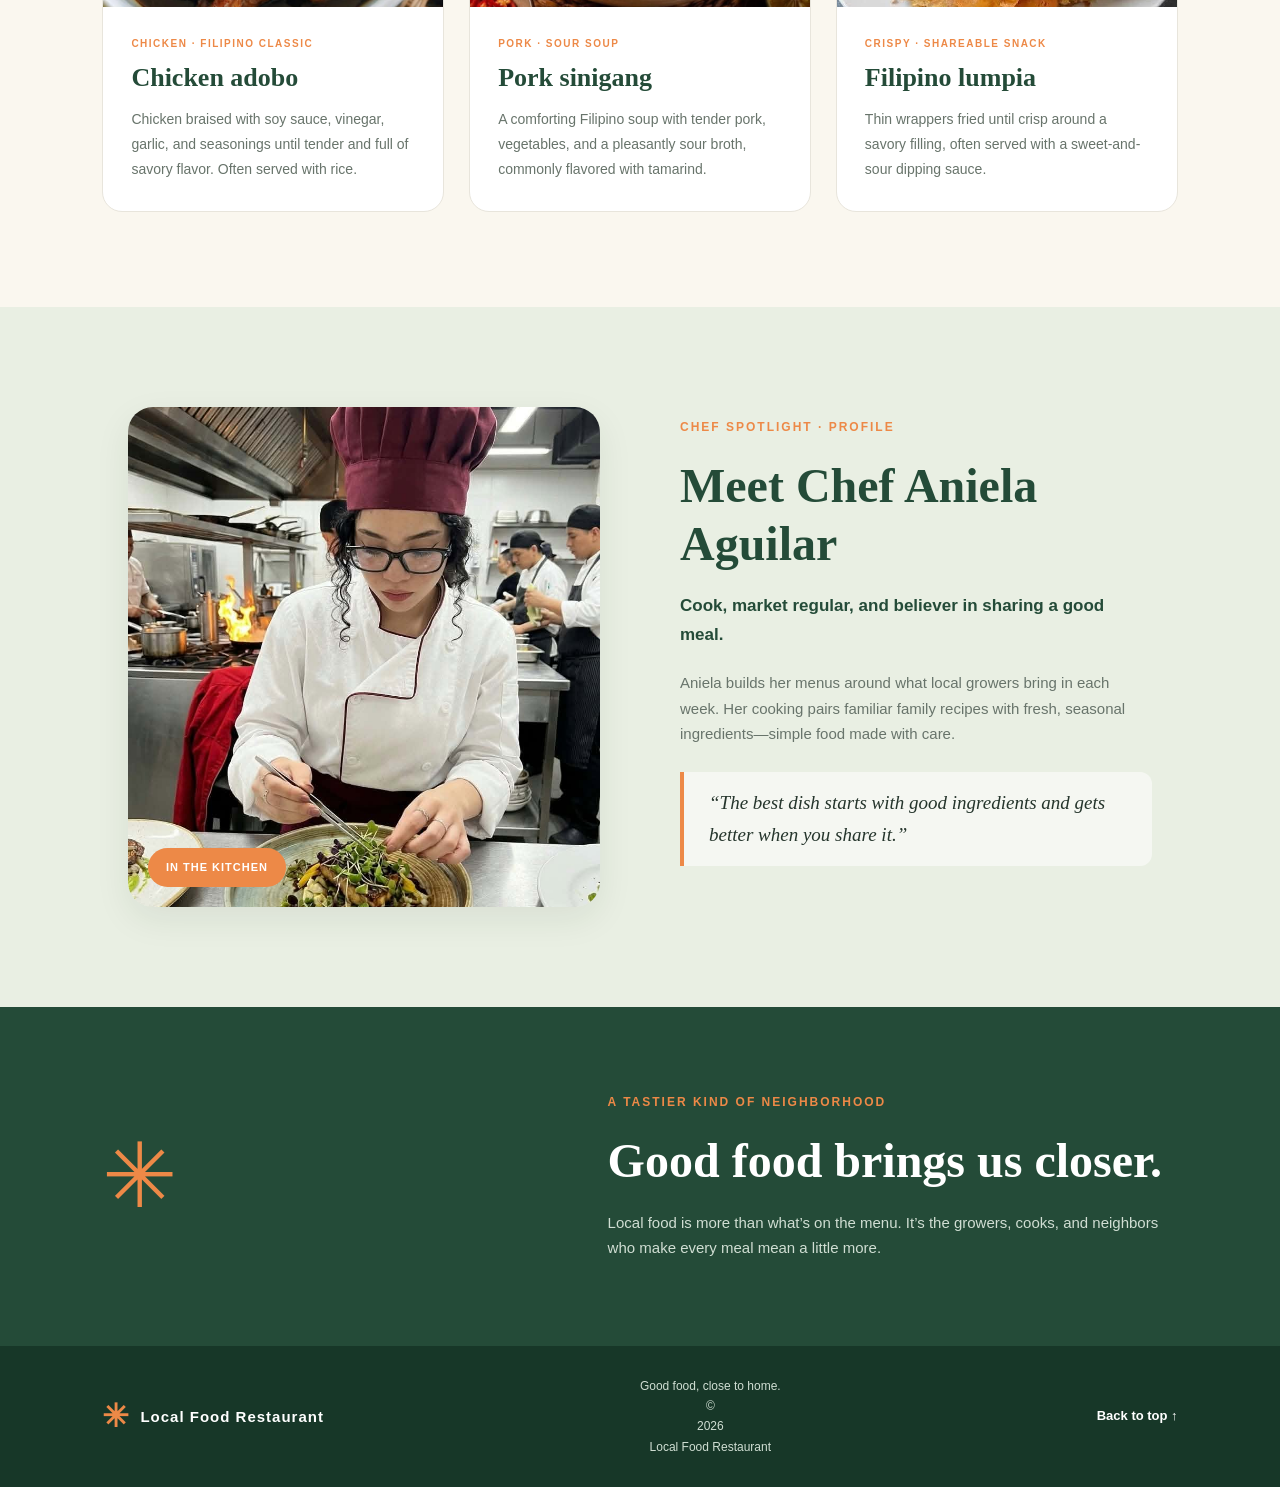
==== commit 2b20228a: "Update index.html" ====
--- a/index.html
+++ b/index.html
@@ -36,7 +36,7 @@
             </div>
             <div class="hero-art">
                 <div class="sun-shape"></div>
-                <img class="food-bowl-image" src="images/Local_Food_R_Logo.jpg" alt="Illustration of a colorful bowl of fresh vegetables" width="150" height="150">
+                <img class="food-bowl-image" src="Local_Food_R_Logo.jpg" alt="Illustration of a colorful bowl of fresh vegetables" width="150" height="150">
                 <span class="art-sparkle sparkle-one" aria-hidden="true">✳</span>
                 <span class="art-sparkle sparkle-two" aria-hidden="true">✦</span>
             </div>
